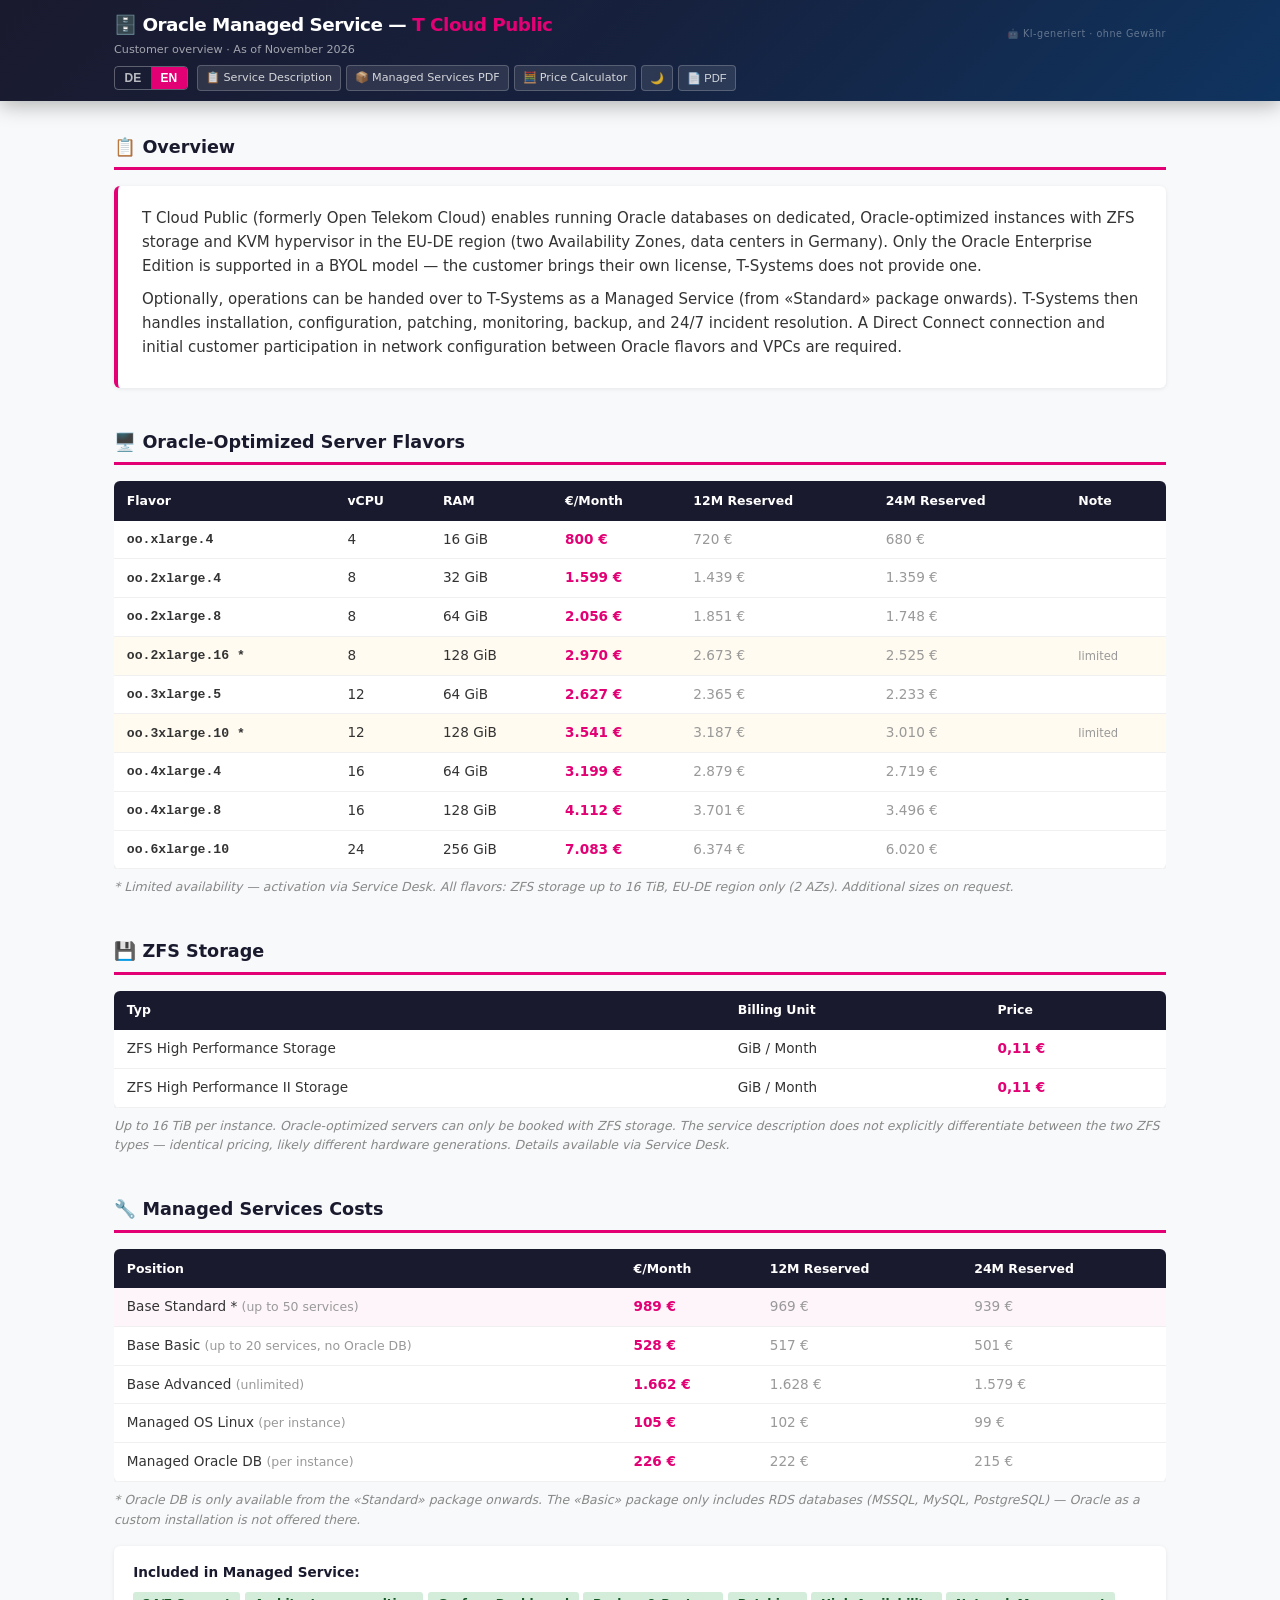
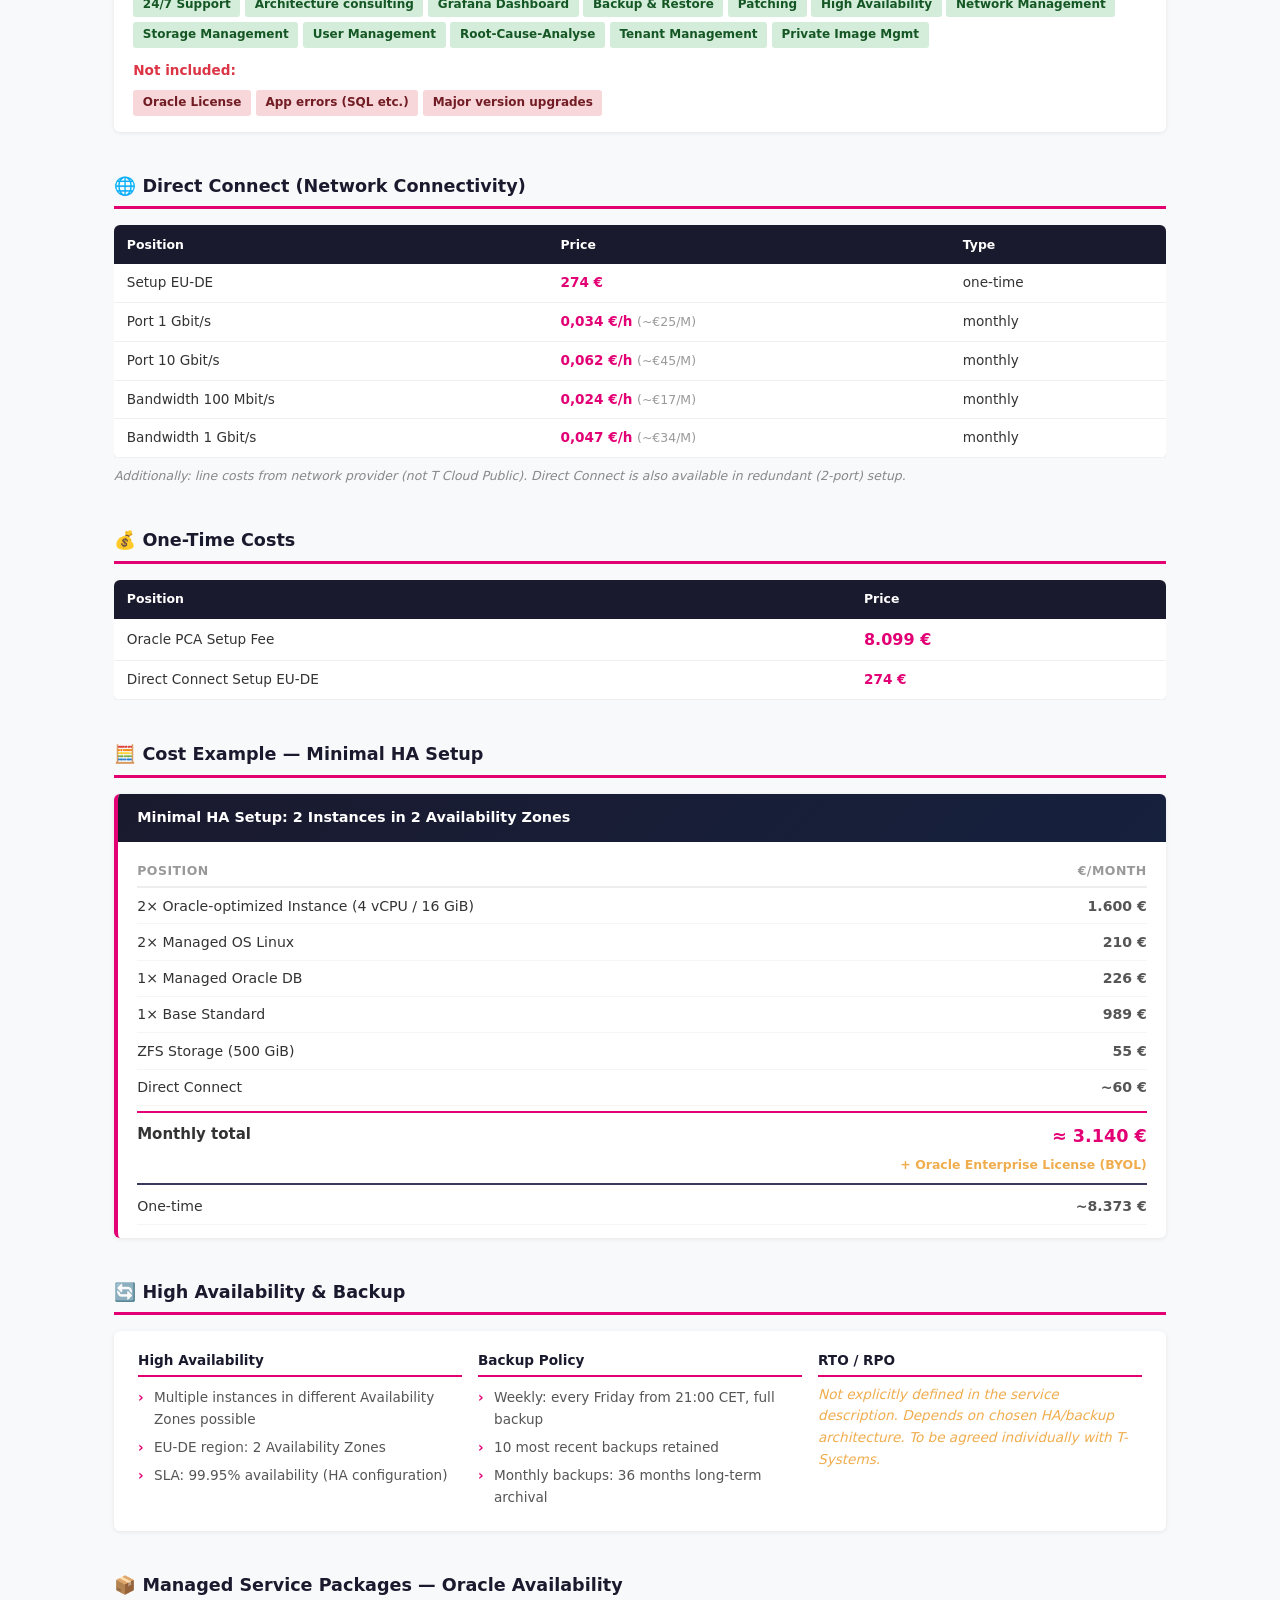
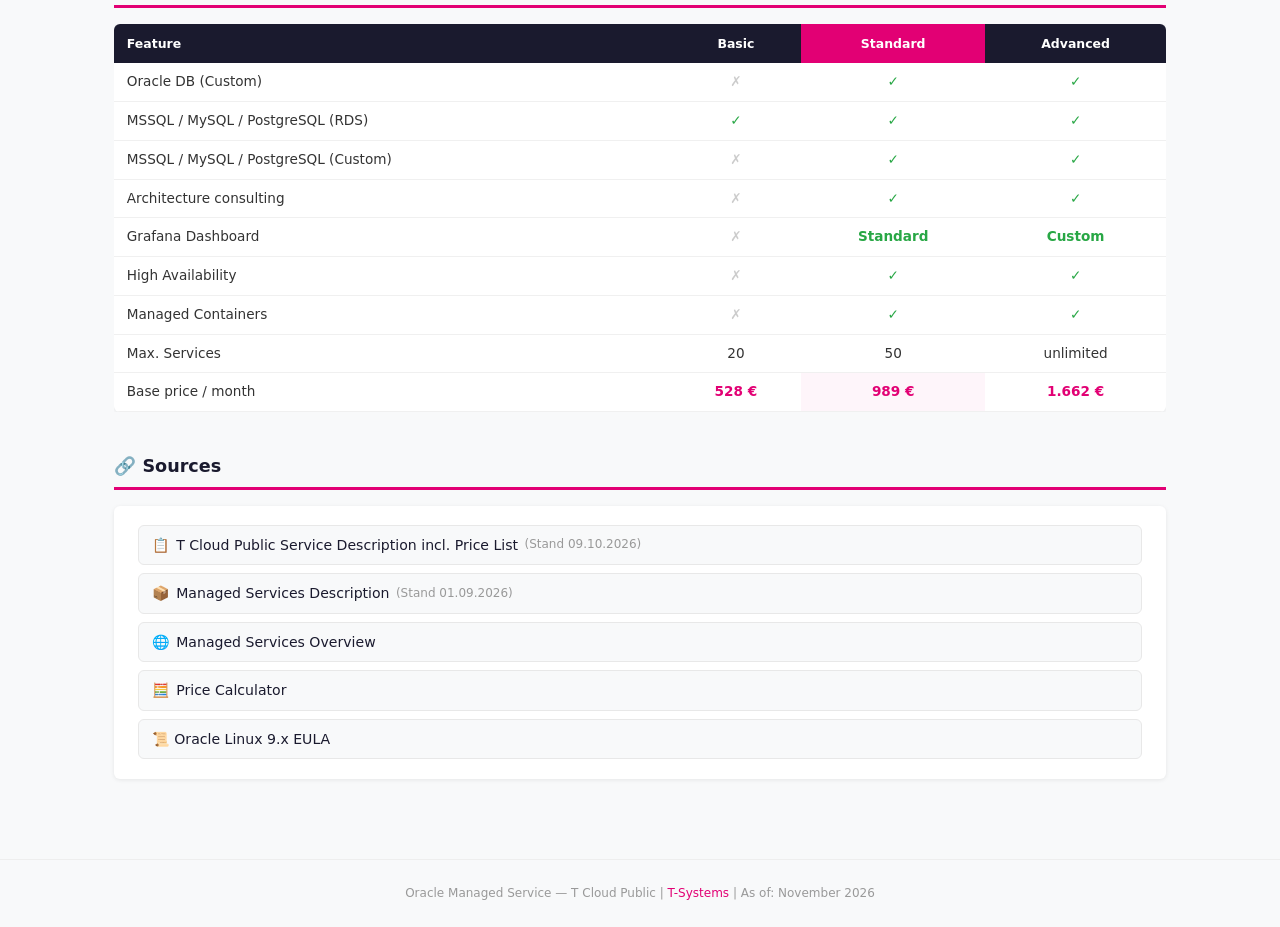
==== oracle-managed/index.html @ fc3654df "Rebrand to T Cloud Public and refresh service comparison - Rename OTC/Open Telekom Cloud to T Cloud " ====
<!DOCTYPE html>
<html lang="de">
<head>
<meta charset="UTF-8">
<meta name="viewport" content="width=device-width, initial-scale=1.0">
<title>Oracle Managed Service — T Cloud Public</title>
<link rel="stylesheet" href="../css/vars.css">
<link rel="stylesheet" href="style.css">
<script>
// Apply dark mode BEFORE paint to prevent flash
// localStorage only stores manual overrides; system default always wins unless user toggled
(function() {
  var prefersDark = window.matchMedia('(prefers-color-scheme: dark)').matches;
  if (prefersDark) {
    document.documentElement.classList.add('dark');
  }
})();
</script>
</head>
<body>

<div class="header"><div class="container"><div class="header-row">
<div class="header-left"><h1>🗄️ Oracle Managed Service — <span>T Cloud Public</span></h1><div class="sub" id="subtitle">Übersicht für Kunden · Stand November 2026</div></div>
<div class="header-center"><span class="ai-hint">🤖 KI-generiert · ohne Gewähr</span></div>
<div class="header-right">
<div class="lang-toggle"><button class="lang-btn active" onclick="setLang('de')">DE</button><button class="lang-btn" onclick="setLang('en')">EN</button></div>
<div class="header-actions">
<a class="h-btn" href="https://www.t-cloud-public.com/_Resources/Persistent/5/b/4/9/5b49ccec9ceef6d52f461deff50098200b81665f/t-cloud-public-servicedescription.pdf" target="_blank">📋 <span class="h-btn-label" data-de="Leistungsbeschreibung" data-en="Service Description">Leistungsbeschreibung</span></a>
<a class="h-btn" href="https://www.t-cloud-public.com/_Resources/Persistent/e/9/f/6/e9f6d8d403779478ae843fee6fdec5c77738ef8b/managed-services-ueberblick.pdf" target="_blank">📦 <span class="h-btn-label" data-de="Managed Services PDF" data-en="Managed Services PDF">Managed Services PDF</span></a>
<a class="h-btn" href="https://www.t-cloud-public.com/de/preise/preisrechner" target="_blank">🧮 <span class="h-btn-label" data-de="Preisrechner" data-en="Price Calculator">Preisrechner</span></a>
<button class="h-btn" onclick="toggleDark()" id="btnDark">🌙</button>
<button class="h-btn" onclick="exportPDF()">📄 <span class="h-btn-label">PDF</span></button>
</div>
</div></div></div></div>

<div class="container main">

<!-- SECTION: Overview -->
<section class="section" id="overview">
<h2 class="section-title"><span class="sec-icon">📋</span> <span data-de="Überblick" data-en="Overview">Überblick</span></h2>
<div class="info-card highlight">
<p data-de="Die T Cloud Public (ehemals Open Telekom Cloud) ermöglicht den Betrieb von Oracle-Datenbanken auf dedizierten, Oracle-optimierten Instanzen mit ZFS-Storage und KVM-Hypervisor in der Region EU-DE (zwei Availability Zones, Rechenzentren in Deutschland). Unterstützt wird ausschließlich die Oracle Enterprise Edition im BYOL-Modell — der Kunde bringt seine eigene Lizenz mit, T-Systems stellt keine bereit." data-en="T Cloud Public (formerly Open Telekom Cloud) enables running Oracle databases on dedicated, Oracle-optimized instances with ZFS storage and KVM hypervisor in the EU-DE region (two Availability Zones, data centers in Germany). Only the Oracle Enterprise Edition is supported in a BYOL model — the customer brings their own license, T-Systems does not provide one.">Die T Cloud Public (ehemals Open Telekom Cloud) ermöglicht den Betrieb von Oracle-Datenbanken auf dedizierten, Oracle-optimierten Instanzen mit ZFS-Storage und KVM-Hypervisor in der Region EU-DE (zwei Availability Zones, Rechenzentren in Deutschland). Unterstützt wird ausschließlich die Oracle Enterprise Edition im BYOL-Modell — der Kunde bringt seine eigene Lizenz mit, T-Systems stellt keine bereit.</p>
<p data-de="Optional kann der Betrieb als Managed Service an T-Systems übergeben werden (ab Paket «Standard»). Dabei übernimmt T-Systems Installation, Konfiguration, Patching, Monitoring, Backup und 24/7-Entstörung. Voraussetzung ist eine Direct-Connect-Anbindung sowie eine initiale Mitwirkung des Kunden bei der Netzwerk-Konfiguration zwischen Oracle-Flavors und VPCs." data-en="Optionally, operations can be handed over to T-Systems as a Managed Service (from «Standard» package onwards). T-Systems then handles installation, configuration, patching, monitoring, backup, and 24/7 incident resolution. A Direct Connect connection and initial customer participation in network configuration between Oracle flavors and VPCs are required.">Optional kann der Betrieb als Managed Service an T-Systems übergeben werden (ab Paket «Standard»). Dabei übernimmt T-Systems Installation, Konfiguration, Patching, Monitoring, Backup und 24/7-Entstörung. Voraussetzung ist eine Direct-Connect-Anbindung sowie eine initiale Mitwirkung des Kunden bei der Netzwerk-Konfiguration zwischen Oracle-Flavors und VPCs.</p>
</div>
</section>

<!-- SECTION: Flavors -->
<section class="section" id="flavors">
<h2 class="section-title"><span class="sec-icon">🖥️</span> <span data-de="Oracle-optimized Server Flavors" data-en="Oracle-Optimized Server Flavors">Oracle-optimized Server Flavors</span></h2>
<div class="table-wrap">
<table class="price-table">
<thead>
<tr>
<th>Flavor</th>
<th>vCPU</th>
<th>RAM</th>
<th data-de="€/Monat" data-en="€/Month">€/Monat</th>
<th data-de="12M Reserved" data-en="12M Reserved">12M Reserved</th>
<th data-de="24M Reserved" data-en="24M Reserved">24M Reserved</th>
<th data-de="Hinweis" data-en="Note">Hinweis</th>
</tr>
</thead>
<tbody>
<tr><td class="mono">oo.xlarge.4</td><td>4</td><td>16 GiB</td><td class="price">800 €</td><td class="price dim">720 €</td><td class="price dim">680 €</td><td></td></tr>
<tr><td class="mono">oo.2xlarge.4</td><td>8</td><td>32 GiB</td><td class="price">1.599 €</td><td class="price dim">1.439 €</td><td class="price dim">1.359 €</td><td></td></tr>
<tr><td class="mono">oo.2xlarge.8</td><td>8</td><td>64 GiB</td><td class="price">2.056 €</td><td class="price dim">1.851 €</td><td class="price dim">1.748 €</td><td></td></tr>
<tr class="limited"><td class="mono">oo.2xlarge.16 *</td><td>8</td><td>128 GiB</td><td class="price">2.970 €</td><td class="price dim">2.673 €</td><td class="price dim">2.525 €</td><td class="note-cell" data-de="begrenzt" data-en="limited">begrenzt</td></tr>
<tr><td class="mono">oo.3xlarge.5</td><td>12</td><td>64 GiB</td><td class="price">2.627 €</td><td class="price dim">2.365 €</td><td class="price dim">2.233 €</td><td></td></tr>
<tr class="limited"><td class="mono">oo.3xlarge.10 *</td><td>12</td><td>128 GiB</td><td class="price">3.541 €</td><td class="price dim">3.187 €</td><td class="price dim">3.010 €</td><td class="note-cell" data-de="begrenzt" data-en="limited">begrenzt</td></tr>
<tr><td class="mono">oo.4xlarge.4</td><td>16</td><td>64 GiB</td><td class="price">3.199 €</td><td class="price dim">2.879 €</td><td class="price dim">2.719 €</td><td></td></tr>
<tr><td class="mono">oo.4xlarge.8</td><td>16</td><td>128 GiB</td><td class="price">4.112 €</td><td class="price dim">3.701 €</td><td class="price dim">3.496 €</td><td></td></tr>
<tr><td class="mono">oo.6xlarge.10</td><td>24</td><td>256 GiB</td><td class="price">7.083 €</td><td class="price dim">6.374 €</td><td class="price dim">6.020 €</td><td></td></tr>
</tbody>
</table>
</div>
<p class="table-note" data-de="* Begrenzte Verfügbarkeit — Freischaltung über Service Desk. Alle Flavors: ZFS-Storage bis 16 TiB, nur in Region EU-DE (2 AZs). Weitere Größen auf Anfrage." data-en="* Limited availability — activation via Service Desk. All flavors: ZFS storage up to 16 TiB, EU-DE region only (2 AZs). Additional sizes on request.">* Begrenzte Verfügbarkeit — Freischaltung über Service Desk. Alle Flavors: ZFS-Storage bis 16 TiB, nur in Region EU-DE (2 AZs). Weitere Größen auf Anfrage.</p>
</section>

<!-- SECTION: Storage -->
<section class="section" id="storage">
<h2 class="section-title"><span class="sec-icon">💾</span> <span data-de="ZFS Storage" data-en="ZFS Storage">ZFS Storage</span></h2>
<div class="table-wrap">
<table class="price-table">
<thead><tr><th>Typ</th><th data-de="Abrechnungseinheit" data-en="Billing Unit">Einheit</th><th data-de="Preis" data-en="Price">Preis</th></tr></thead>
<tbody>
<tr><td>ZFS High Performance Storage</td><td>GiB / <span data-de="Monat" data-en="Month">Monat</span></td><td class="price">0,11 €</td></tr>
<tr><td>ZFS High Performance II Storage</td><td>GiB / <span data-de="Monat" data-en="Month">Monat</span></td><td class="price">0,11 €</td></tr>
</tbody>
</table>
</div>
<p class="table-note" data-de="Bis zu 16 TiB pro Instanz. Oracle-optimized Servers sind nur in Verbindung mit ZFS-Storage buchbar. Die Leistungsbeschreibung differenziert nicht explizit zwischen den beiden ZFS-Typen — identischer Preis, vermutlich unterschiedliche Hardware-Generationen. Details über den Service Desk erfragen." data-en="Up to 16 TiB per instance. Oracle-optimized servers can only be booked with ZFS storage. The service description does not explicitly differentiate between the two ZFS types — identical pricing, likely different hardware generations. Details available via Service Desk.">Bis zu 16 TiB pro Instanz. Oracle-optimized Servers sind nur in Verbindung mit ZFS-Storage buchbar. Die Leistungsbeschreibung differenziert nicht explizit zwischen den beiden ZFS-Typen — identischer Preis, vermutlich unterschiedliche Hardware-Generationen. Details über den Service Desk erfragen.</p>
</section>

<!-- SECTION: Managed Services -->
<section class="section" id="managed">
<h2 class="section-title"><span class="sec-icon">🔧</span> <span data-de="Managed Services Kosten" data-en="Managed Services Costs">Managed Services Kosten</span></h2>
<div class="table-wrap">
<table class="price-table">
<thead><tr><th>Position</th><th data-de="€/Monat" data-en="€/Month">€/Monat</th><th data-de="12M Reserved" data-en="12M Reserved">12M Reserved</th><th data-de="24M Reserved" data-en="24M Reserved">24M Reserved</th></tr></thead>
<tbody>
<tr class="row-highlight"><td>Base Standard * <span class="sub-info" data-de="(bis 50 Services)" data-en="(up to 50 services)">(bis 50 Services)</span></td><td class="price">989 €</td><td class="price dim">969 €</td><td class="price dim">939 €</td></tr>
<tr><td>Base Basic <span class="sub-info" data-de="(bis 20 Services, kein Oracle DB)" data-en="(up to 20 services, no Oracle DB)">(bis 20 Services, kein Oracle DB)</span></td><td class="price">528 €</td><td class="price dim">517 €</td><td class="price dim">501 €</td></tr>
<tr><td>Base Advanced <span class="sub-info" data-de="(unbegrenzt)" data-en="(unlimited)">(unbegrenzt)</span></td><td class="price">1.662 €</td><td class="price dim">1.628 €</td><td class="price dim">1.579 €</td></tr>
<tr><td>Managed OS Linux <span class="sub-info" data-de="(pro Instanz)" data-en="(per instance)">(pro Instanz)</span></td><td class="price">105 €</td><td class="price dim">102 €</td><td class="price dim">99 €</td></tr>
<tr><td>Managed Oracle DB <span class="sub-info" data-de="(pro Instanz)" data-en="(per instance)">(pro Instanz)</span></td><td class="price">226 €</td><td class="price dim">222 €</td><td class="price dim">215 €</td></tr>
</tbody>
</table>
</div>
<p class="table-note" data-de="* Oracle DB ist erst ab dem Paket «Standard» verfügbar. Das Paket «Basic» enthält nur RDS-Datenbanken (MSSQL, MySQL, PostgreSQL) — Oracle als Custom-Installation wird dort nicht angeboten." data-en="* Oracle DB is only available from the «Standard» package onwards. The «Basic» package only includes RDS databases (MSSQL, MySQL, PostgreSQL) — Oracle as a custom installation is not offered there.">* Oracle DB ist erst ab dem Paket «Standard» verfügbar. Das Paket «Basic» enthält nur RDS-Datenbanken (MSSQL, MySQL, PostgreSQL) — Oracle als Custom-Installation wird dort nicht angeboten.</p>
<div class="includes-box">
<h4 data-de="Im Managed Service enthalten:" data-en="Included in Managed Service:">Im Managed Service enthalten:</h4>
<div class="tag-grid">
<span class="inc-tag">24/7 Support</span>
<span class="inc-tag" data-de="Architektur-Beratung" data-en="Architecture consulting">Architektur-Beratung</span>
<span class="inc-tag">Grafana Dashboard</span>
<span class="inc-tag">Backup & Restore</span>
<span class="inc-tag">Patching</span>
<span class="inc-tag" data-de="Hochverfügbarkeit" data-en="High Availability">Hochverfügbarkeit</span>
<span class="inc-tag" data-de="Netzwerk-Management" data-en="Network Management">Netzwerk-Management</span>
<span class="inc-tag" data-de="Speicher-Management" data-en="Storage Management">Speicher-Management</span>
<span class="inc-tag" data-de="User-Management" data-en="User Management">User-Management</span>
<span class="inc-tag">Root-Cause-Analyse</span>
<span class="inc-tag" data-de="Tenant-Management" data-en="Tenant Management">Tenant-Management</span>
<span class="inc-tag" data-de="Private Image Mgmt" data-en="Private Image Mgmt">Private Image Mgmt</span>
</div>
<h4 class="not-included" data-de="Nicht enthalten:" data-en="Not included:">Nicht enthalten:</h4>
<div class="tag-grid">
<span class="exc-tag" data-de="Oracle-Lizenz" data-en="Oracle License">Oracle-Lizenz</span>
<span class="exc-tag" data-de="App-Fehler (SQL etc.)" data-en="App errors (SQL etc.)">App-Fehler (SQL etc.)</span>
<span class="exc-tag" data-de="Major-Version-Upgrades" data-en="Major version upgrades">Major-Version-Upgrades</span>
</div>
</div>
</section>

<!-- SECTION: Direct Connect -->
<section class="section" id="network">
<h2 class="section-title"><span class="sec-icon">🌐</span> <span data-de="Direct Connect (Netzwerkanbindung)" data-en="Direct Connect (Network Connectivity)">Direct Connect (Netzwerkanbindung)</span></h2>
<div class="table-wrap">
<table class="price-table">
<thead><tr><th>Position</th><th data-de="Preis" data-en="Price">Preis</th><th data-de="Typ" data-en="Type">Typ</th></tr></thead>
<tbody>
<tr><td>Setup EU-DE</td><td class="price">274 €</td><td data-de="einmalig" data-en="one-time">einmalig</td></tr>
<tr><td>Port 1 Gbit/s</td><td class="price">0,034 €/h <span class="approx" data-de="(~25 €/M)" data-en="(~€25/M)">(~25 €/M)</span></td><td data-de="monatlich" data-en="monthly">monatlich</td></tr>
<tr><td>Port 10 Gbit/s</td><td class="price">0,062 €/h <span class="approx" data-de="(~45 €/M)" data-en="(~€45/M)">(~45 €/M)</span></td><td data-de="monatlich" data-en="monthly">monatlich</td></tr>
<tr><td>Bandwidth 100 Mbit/s</td><td class="price">0,024 €/h <span class="approx" data-de="(~17 €/M)" data-en="(~€17/M)">(~17 €/M)</span></td><td data-de="monatlich" data-en="monthly">monatlich</td></tr>
<tr><td>Bandwidth 1 Gbit/s</td><td class="price">0,047 €/h <span class="approx" data-de="(~34 €/M)" data-en="(~€34/M)">(~34 €/M)</span></td><td data-de="monatlich" data-en="monthly">monatlich</td></tr>
</tbody>
</table>
</div>
<p class="table-note" data-de="Zusätzlich: Leitungskosten vom Netzwerk-Provider (nicht T Cloud Public). Direct Connect ist auch redundant (2-Port) verfügbar." data-en="Additionally: line costs from network provider (not T Cloud Public). Direct Connect is also available in redundant (2-port) setup.">Zusätzlich: Leitungskosten vom Netzwerk-Provider (nicht T Cloud Public). Direct Connect ist auch redundant (2-Port) verfügbar.</p>
</section>

<!-- SECTION: One-time costs -->
<section class="section" id="onetime">
<h2 class="section-title"><span class="sec-icon">💰</span> <span data-de="Einmalige Kosten" data-en="One-Time Costs">Einmalige Kosten</span></h2>
<div class="table-wrap">
<table class="price-table">
<thead><tr><th>Position</th><th data-de="Preis" data-en="Price">Preis</th></tr></thead>
<tbody>
<tr><td>Oracle PCA Setup Fee</td><td class="price bold">8.099 €</td></tr>
<tr><td>Direct Connect Setup EU-DE</td><td class="price">274 €</td></tr>
</tbody>
</table>
</div>
</section>

<!-- SECTION: Example -->
<section class="section" id="example">
<h2 class="section-title"><span class="sec-icon">🧮</span> <span data-de="Rechenbeispiel — Minimal HA-Setup" data-en="Cost Example — Minimal HA Setup">Rechenbeispiel — Minimal HA-Setup</span></h2>
<div class="calc-card">
<div class="calc-header" data-de="Minimal HA-Setup: 2 Instanzen in 2 Availability Zones" data-en="Minimal HA Setup: 2 Instances in 2 Availability Zones">Minimal HA-Setup: 2 Instanzen in 2 Availability Zones</div>
<div class="calc-rows">
<div class="calc-row calc-row-header"><span>Position</span><span data-de="€/Monat" data-en="€/Month">€/Monat</span></div>
<div class="calc-row"><span data-de="2× Oracle-optimized Instance (4 vCPU / 16 GiB)" data-en="2× Oracle-optimized Instance (4 vCPU / 16 GiB)">2× Oracle-optimized Instance (4 vCPU / 16 GiB)</span><span class="calc-price">1.600 €</span></div>
<div class="calc-row"><span>2× Managed OS Linux</span><span class="calc-price">210 €</span></div>
<div class="calc-row"><span>1× Managed Oracle DB</span><span class="calc-price">226 €</span></div>
<div class="calc-row"><span>1× Base Standard</span><span class="calc-price">989 €</span></div>
<div class="calc-row"><span>ZFS Storage (500 GiB)</span><span class="calc-price">55 €</span></div>
<div class="calc-row"><span>Direct Connect</span><span class="calc-price">~60 €</span></div>
<div class="calc-total"><span data-de="Monatlich gesamt" data-en="Monthly total">Monatlich gesamt</span><span class="calc-price total">≈ 3.140 €</span></div>
<div class="calc-note" data-de="+ Oracle Enterprise Lizenz (BYOL)" data-en="+ Oracle Enterprise License (BYOL)">+ Oracle Enterprise Lizenz (BYOL)</div>
<div class="calc-row onetime"><span data-de="Einmalig" data-en="One-time">Einmalig</span><span class="calc-price">~8.373 €</span></div>
</div>
</div>
</section>

<!-- SECTION: HA & Backup -->
<section class="section" id="ha">
<h2 class="section-title"><span class="sec-icon">🔄</span> <span data-de="Hochverfügbarkeit & Backup" data-en="High Availability & Backup">Hochverfügbarkeit & Backup</span></h2>
<div class="info-card">
<div class="ha-grid">
<div class="ha-item">
<h4 data-de="Hochverfügbarkeit" data-en="High Availability">Hochverfügbarkeit</h4>
<ul>
<li data-de="Mehrere Instanzen in verschiedenen Availability Zones möglich" data-en="Multiple instances in different Availability Zones possible">Mehrere Instanzen in verschiedenen Availability Zones möglich</li>
<li data-de="Region EU-DE: 2 Availability Zones" data-en="EU-DE region: 2 Availability Zones">Region EU-DE: 2 Availability Zones</li>
<li data-de="SLA: 99,95 % Verfügbarkeit (HA-Konfiguration)" data-en="SLA: 99.95% availability (HA configuration)">SLA: 99,95 % Verfügbarkeit (HA-Konfiguration)</li>
</ul>
</div>
<div class="ha-item">
<h4 data-de="Backup-Policy" data-en="Backup Policy">Backup-Policy</h4>
<ul>
<li data-de="Wöchentlich: jeden Freitag ab 21:00 CET, vollständiges Backup" data-en="Weekly: every Friday from 21:00 CET, full backup">Wöchentlich: jeden Freitag ab 21:00 CET, vollständiges Backup</li>
<li data-de="10 letzte Sicherungen aufbewahrt" data-en="10 most recent backups retained">10 letzte Sicherungen aufbewahrt</li>
<li data-de="Monatliche Backups: 36 Monate Langzeitarchivierung" data-en="Monthly backups: 36 months long-term archival">Monatliche Backups: 36 Monate Langzeitarchivierung</li>
</ul>
</div>
<div class="ha-item">
<h4>RTO / RPO</h4>
<p class="ha-note" data-de="Nicht explizit in der Leistungsbeschreibung definiert. Abhängig von gewählter HA-/Backup-Architektur. Individuell mit T-Systems zu vereinbaren." data-en="Not explicitly defined in the service description. Depends on chosen HA/backup architecture. To be agreed individually with T-Systems.">Nicht explizit in der Leistungsbeschreibung definiert. Abhängig von gewählter HA-/Backup-Architektur. Individuell mit T-Systems zu vereinbaren.</p>
</div>
</div>
</div>
</section>

<!-- SECTION: Packages comparison -->
<section class="section" id="packages">
<h2 class="section-title"><span class="sec-icon">📦</span> <span data-de="Managed Service Pakete — Oracle-Verfügbarkeit" data-en="Managed Service Packages — Oracle Availability">Managed Service Pakete — Oracle-Verfügbarkeit</span></h2>
<div class="table-wrap">
<table class="price-table pkg-table">
<thead><tr><th data-de="Feature" data-en="Feature">Feature</th><th>Basic</th><th class="pkg-highlight">Standard</th><th>Advanced</th></tr></thead>
<tbody>
<tr><td data-de="Oracle DB (Custom)" data-en="Oracle DB (Custom)">Oracle DB (Custom)</td><td class="no">✗</td><td class="yes">✓</td><td class="yes">✓</td></tr>
<tr><td>MSSQL / MySQL / PostgreSQL (RDS)</td><td class="yes">✓</td><td class="yes">✓</td><td class="yes">✓</td></tr>
<tr><td>MSSQL / MySQL / PostgreSQL (Custom)</td><td class="no">✗</td><td class="yes">✓</td><td class="yes">✓</td></tr>
<tr><td data-de="Architektur-Beratung" data-en="Architecture consulting">Architektur-Beratung</td><td class="no">✗</td><td class="yes">✓</td><td class="yes">✓</td></tr>
<tr><td>Grafana Dashboard</td><td class="no">✗</td><td class="yes">Standard</td><td class="yes" data-de="Individuell" data-en="Custom">Individuell</td></tr>
<tr><td data-de="Hochverfügbarkeit" data-en="High Availability">Hochverfügbarkeit</td><td class="no">✗</td><td class="yes">✓</td><td class="yes">✓</td></tr>
<tr><td>Managed Containers</td><td class="no">✗</td><td class="yes">✓</td><td class="yes">✓</td></tr>
<tr><td data-de="Max. Services" data-en="Max. Services">Max. Services</td><td>20</td><td>50</td><td data-de="unbegrenzt" data-en="unlimited">unbegrenzt</td></tr>
<tr><td data-de="Basispreis / Monat" data-en="Base price / month">Basispreis / Monat</td><td class="price">528 €</td><td class="price pkg-highlight">989 €</td><td class="price">1.662 €</td></tr>
</tbody>
</table>
</div>
</section>

<!-- SECTION: Sources -->
<section class="section" id="sources">
<h2 class="section-title"><span class="sec-icon">🔗</span> <span data-de="Quellen" data-en="Sources">Quellen</span></h2>
<div class="info-card">
<div class="source-list">
<a href="https://www.t-cloud-public.com/_Resources/Persistent/5/b/4/9/5b49ccec9ceef6d52f461deff50098200b81665f/t-cloud-public-servicedescription.pdf" target="_blank" class="source-link">📋 <span data-de="T Cloud Public Leistungsbeschreibung inkl. Preisliste" data-en="T Cloud Public Service Description incl. Price List">T Cloud Public Leistungsbeschreibung inkl. Preisliste</span> <span class="src-date">(Stand 09.10.2026)</span></a>
<a href="https://www.t-cloud-public.com/_Resources/Persistent/e/9/f/6/e9f6d8d403779478ae843fee6fdec5c77738ef8b/managed-services-ueberblick.pdf" target="_blank" class="source-link">📦 <span data-de="Managed Services Leistungsbeschreibung" data-en="Managed Services Description">Managed Services Leistungsbeschreibung</span> <span class="src-date">(Stand 01.09.2026)</span></a>
<a href="https://www.t-cloud-public.com/de/produkte-services/managed-services" target="_blank" class="source-link">🌐 <span data-de="Managed Services Übersicht" data-en="Managed Services Overview">Managed Services Übersicht</span></a>
<a href="https://www.t-cloud-public.com/de/preise/preisrechner" target="_blank" class="source-link">🧮 <span data-de="Preisrechner" data-en="Price Calculator">Preisrechner</span></a>
<a href="https://oss.oracle.com/ol9/EULA" target="_blank" class="source-link">📜 Oracle Linux 9.x EULA</a>
</div>
</div>
</section>

</div><!-- /container -->

<div class="footer">Oracle Managed Service — T Cloud Public | <a href="https://www.t-cloud-public.com" target="_blank">T-Systems</a> | <span data-de="Stand: November 2026" data-en="As of: November 2026">Stand: November 2026</span></div>

<script>
let lang = 'de';

function setLang(l) {
  lang = l;
  document.querySelectorAll('.lang-btn').forEach(b => b.classList.toggle('active', b.textContent.trim() === l.toUpperCase()));
  document.documentElement.lang = l;
  document.querySelectorAll('[data-' + l + ']').forEach(el => {
    const val = el.getAttribute('data-' + l);
    if (val) el.textContent = val;
  });
  document.getElementById('subtitle').textContent = l === 'de'
    ? 'Übersicht für Kunden · Stand November 2026'
    : 'Customer overview · As of November 2026';
}

function exportPDF() {
  // Temporarily force light mode for print
  const wasDark = document.body.classList.contains('dark');
  if (wasDark) {
    document.body.classList.remove('dark');
    document.documentElement.classList.remove('dark');
  }
  window.print();
  if (wasDark) {
    document.body.classList.add('dark');
    document.documentElement.classList.add('dark');
  }
}

function toggleDark() {
  const isDark = !document.body.classList.contains('dark');
  document.body.classList.toggle('dark', isDark);
  document.documentElement.classList.toggle('dark', isDark);
  document.getElementById('btnDark').textContent = isDark ? '☀️' : '🌙';
}

// Init: sync body class with <html> (set early in <head>), update button, set default lang
(function() {
  const isDark = document.documentElement.classList.contains('dark');
  if (isDark) {
    document.body.classList.add('dark');
    document.getElementById('btnDark').textContent = '☀️';
  }
  var browserLang = (navigator.language || navigator.userLanguage || 'de').substring(0, 2);
  setLang(browserLang === 'en' ? 'en' : 'de');
  // Live-sync with system theme changes
  window.matchMedia('(prefers-color-scheme: dark)').addEventListener('change', e => {
    document.documentElement.classList.toggle('dark', e.matches);
    document.body.classList.toggle('dark', e.matches);
    document.getElementById('btnDark').textContent = e.matches ? '☀️' : '🌙';
  });
})();
</script>
</body>
</html>
---- css/vars.css ----
/* ===================================================
   CSS Custom Properties (Design Tokens)
   =================================================== */
:root {
  /* Brand */
  --magenta: #E20074;
  --magenta-light: #ff4da6;
  --dark-bg: #1a1a2e;
  --dark-bg-alt: #16213e;
  --dark-border: #3a3a5e;

  /* Effort levels */
  --easy: #28a745;
  --easy-bg: #d4edda;
  --easy-bg-strong: #c3e6cb;
  --easy-dark: #155724;
  --easy-dark-text: #6fdc8c;
  --easy-dark-bg: #0d3318;

  --medium: #f0ad4e;
  --medium-bg: #fff3cd;
  --medium-bg-strong: #ffe8a1;
  --medium-dark: #856404;
  --medium-dark-text: #ffd666;
  --medium-dark-bg: #3d2e00;

  --hard: #dc3545;
  --hard-bg: #f8d7da;
  --hard-bg-strong: #f5c6cb;
  --hard-dark: #721c24;
  --hard-dark-text: #ff8080;
  --hard-dark-bg: #3d0d13;

  /* Scope */

  /* Typography */
  --font: system-ui, -apple-system, sans-serif;
  --mono: 'Courier New', monospace;

  /* Layout */
  --max-width: 1600px;
  --grid-max: 1000px;
  --radius: 6px;
  --radius-pill: 20px;

  /* Transitions (cards only) */
  --card-transition: all .2s;
  --expand-transition: max-height .35s ease;
}
---- oracle-managed/style.css ----
/* ===================================================
   Oracle Managed Service — Standalone Styles
   Uses vars.css tokens from parent AWS-vs-T-Cloud-Public
   =================================================== */

/* Base Reset & Typography */
* { margin: 0; padding: 0; box-sizing: border-box; }

body {
  font-family: var(--font);
  background: #f8f9fa;
  color: #333;
  line-height: 1.6;
  font-size: 15px;
}

/* ===================================================
   Header (matches AWS-vs-T-Cloud-Public)
   =================================================== */
.header {
  background: linear-gradient(135deg, var(--dark-bg) 0%, var(--dark-bg-alt) 50%, #0f3460 100%);
  padding: .6rem 0;
  position: sticky;
  top: 0;
  z-index: 100;
  box-shadow: 0 4px 20px rgba(0,0,0,.3);
}

.container { max-width: 1100px; margin: 0 auto; padding: 0 1.5rem; }
.container.main { padding-top: 1.5rem; padding-bottom: 2rem; }

.header-row { display: flex; align-items: center; justify-content: space-between; flex-wrap: wrap; gap: .4rem; }
.header-left h1 { color: #fff; font-size: 1.15rem; font-weight: 700; letter-spacing: -.5px; }
.header-left h1 span { color: var(--magenta); }
.header-left .sub { color: rgba(255,255,255,.6); font-size: .7rem; margin-top: .1rem; }
.header-right { display: flex; align-items: center; gap: .6rem; }
.header-center { display: flex; align-items: center; justify-content: center; }
.ai-hint { font-size: .6rem; color: rgba(255,255,255,.35); letter-spacing: .5px; }

.lang-toggle { display: flex; border-radius: 4px; overflow: hidden; border: 1px solid rgba(255,255,255,.3); }
.lang-btn { padding: .25rem .6rem; background: transparent; color: rgba(255,255,255,.7); border: none; cursor: pointer; font-weight: 600; font-size: .75rem; }
.lang-btn.active { background: var(--magenta); color: #fff; }

.header-actions { display: flex; gap: .3rem; flex-wrap: wrap; }
.h-btn { padding: .2rem .5rem; background: rgba(255,255,255,.1); color: rgba(255,255,255,.8); border: 1px solid rgba(255,255,255,.2); border-radius: 4px; cursor: pointer; font-size: .7rem; font-weight: 500; text-decoration: none; display: inline-flex; align-items: center; gap: .2rem; }
.h-btn:hover { background: rgba(255,255,255,.2); }

/* ===================================================
   Sections
   =================================================== */
.section { margin-bottom: 2rem; }

.section-title {
  font-size: 1.1rem;
  font-weight: 700;
  color: var(--dark-bg);
  padding: .5rem 0 .4rem;
  border-bottom: 3px solid var(--magenta);
  margin-bottom: 1rem;
  display: flex;
  align-items: center;
  gap: .4rem;
}
.sec-icon { font-size: 1.1rem; }

/* ===================================================
   Info Cards
   =================================================== */
.info-card {
  background: #fff;
  border-radius: var(--radius);
  padding: 1.2rem 1.5rem;
  box-shadow: 0 1px 4px rgba(0,0,0,.08);
}
.info-card.highlight {
  border-left: 4px solid var(--magenta);
}
.info-card p { margin-bottom: .6rem; }

/* Two-column boxes */
.two-col { display: grid; grid-template-columns: 1fr 1fr; gap: 1rem; margin: 1rem 0; }
.col-box {
  background: #f8f9fa;
  border-radius: var(--radius);
  padding: 1rem 1.2rem;
  border: 1px solid #e8e8e8;
  position: relative;
}
.col-label {
  position: absolute;
  top: -.6rem;
  left: .8rem;
  background: var(--magenta);
  color: #fff;
  width: 1.5rem;
  height: 1.5rem;
  border-radius: 50%;
  display: flex;
  align-items: center;
  justify-content: center;
  font-weight: 700;
  font-size: .75rem;
}
.col-box h3 { font-size: .95rem; margin-bottom: .2rem; color: var(--dark-bg); }
.col-type {
  display: inline-block;
  padding: .1rem .5rem;
  border-radius: 3px;
  font-size: .7rem;
  font-weight: 600;
  background: #fce4f0;
  color: var(--magenta);
  margin-bottom: .4rem;
}
.col-box p:last-child { font-size: .85rem; color: #555; margin-bottom: 0; }
.recommend { font-weight: 600; color: var(--magenta); font-size: .9rem; margin-top: .5rem; }

/* Req list */
.req-list { list-style: none; }
.req-list li {
  padding: .6rem .8rem;
  border-left: 3px solid var(--medium);
  margin-bottom: .5rem;
  background: var(--medium-bg);
  border-radius: 0 var(--radius) var(--radius) 0;
  font-size: .9rem;
}

/* ===================================================
   Tables
   =================================================== */
.table-wrap { overflow-x: auto; margin-bottom: .5rem; }

.price-table {
  width: 100%;
  border-collapse: collapse;
  font-size: .85rem;
  background: #fff;
  border-radius: var(--radius);
  overflow: hidden;
  box-shadow: 0 1px 4px rgba(0,0,0,.08);
}
.price-table th {
  background: var(--dark-bg);
  color: #fff;
  padding: .6rem .8rem;
  text-align: left;
  font-weight: 600;
  font-size: .78rem;
  white-space: nowrap;
}
.price-table td {
  padding: .5rem .8rem;
  border-bottom: 1px solid #f0f0f0;
}
.price-table tbody tr:hover { background: #fafafa; }

.price { font-weight: 700; color: var(--magenta); white-space: nowrap; }
.price.dim { font-weight: 500; color: #999; }
.price.bold { font-size: 1rem; }
.mono { font-family: var(--mono); font-size: .82rem; font-weight: 600; }
.approx { font-weight: 400; color: #999; font-size: .78rem; }
.sub-info { font-weight: 400; color: #999; font-size: .78rem; }

.note-cell { font-size: .72rem; color: #999; }
.note-cell.warn { color: var(--hard); font-weight: 600; }

.table-note { font-size: .78rem; color: #888; margin-top: .3rem; font-style: italic; }

tr.limited { background: #fffbf0; }
tr.deprecated { opacity: .55; }
tr.row-highlight { background: #fef5fa; }

/* Package table */
.pkg-table .yes { color: var(--easy); font-weight: 700; text-align: center; }
.pkg-table .no { color: #ccc; text-align: center; }
.pkg-table .pkg-highlight { background: #fef5fa; font-weight: 600; }
.pkg-table th.pkg-highlight { background: var(--magenta); color: #fff; }
.pkg-table td, .pkg-table th { text-align: center; }
.pkg-table td:first-child, .pkg-table th:first-child { text-align: left; }

/* all tables full width for visual consistency */

/* ===================================================
   Includes Box
   =================================================== */
.includes-box {
  background: #fff;
  border-radius: var(--radius);
  padding: 1rem 1.2rem;
  margin-top: 1rem;
  box-shadow: 0 1px 4px rgba(0,0,0,.08);
}
.includes-box h4 { font-size: .85rem; color: var(--dark-bg); margin-bottom: .5rem; }
.includes-box h4.not-included { color: var(--hard); margin-top: .8rem; }

.tag-grid { display: flex; flex-wrap: wrap; gap: .3rem; }
.inc-tag {
  padding: .2rem .6rem;
  border-radius: 3px;
  font-size: .75rem;
  font-weight: 600;
  background: var(--easy-bg);
  color: var(--easy-dark);
}
.exc-tag {
  padding: .2rem .6rem;
  border-radius: 3px;
  font-size: .75rem;
  font-weight: 600;
  background: var(--hard-bg);
  color: var(--hard-dark);
}

/* ===================================================
   Calculator Card
   =================================================== */
.calc-card {
  background: #fff;
  border-radius: var(--radius);
  box-shadow: 0 1px 4px rgba(0,0,0,.08);
  overflow: hidden;
  border-left: 4px solid var(--magenta);
}
.calc-header {
  background: linear-gradient(135deg, var(--dark-bg) 0%, var(--dark-bg-alt) 100%);
  color: #fff;
  padding: .8rem 1.2rem;
  font-weight: 600;
  font-size: .9rem;
}
.calc-rows { padding: .8rem 1.2rem; }
.calc-row {
  display: flex;
  justify-content: space-between;
  padding: .4rem 0;
  border-bottom: 1px solid #f5f5f5;
  font-size: .88rem;
}
.calc-row.calc-row-header { font-weight: 700; font-size: .78rem; color: #999; text-transform: uppercase; letter-spacing: .5px; border-bottom: 2px solid #eee; padding-bottom: .3rem; }
.calc-row.onetime { border-top: 2px solid var(--dark-border); margin-top: .5rem; padding-top: .6rem; }
.calc-price { font-weight: 600; color: #555; white-space: nowrap; }
.calc-total {
  display: flex;
  justify-content: space-between;
  padding: .6rem 0 .3rem;
  border-top: 2px solid var(--magenta);
  margin-top: .3rem;
  font-weight: 700;
}
.calc-price.total { color: var(--magenta); font-size: 1.1rem; }
.calc-note {
  text-align: right;
  font-size: .78rem;
  color: var(--medium);
  font-weight: 600;
  margin-bottom: .3rem;
}

/* ===================================================
   HA Grid
   =================================================== */
.ha-grid { display: grid; grid-template-columns: 1fr 1fr 1fr; gap: 1rem; }
.ha-item h4 { font-size: .85rem; color: var(--dark-bg); margin-bottom: .4rem; border-bottom: 2px solid var(--magenta); padding-bottom: .2rem; }
.ha-item ul { list-style: none; }
.ha-item li { font-size: .85rem; padding: .2rem 0; padding-left: 1rem; position: relative; color: #555; }
.ha-item li::before { content: "›"; position: absolute; left: 0; color: var(--magenta); font-weight: 700; }
.ha-note { font-size: .85rem; color: var(--medium); font-style: italic; }

/* ===================================================
   Sources
   =================================================== */
.source-list { display: flex; flex-direction: column; gap: .5rem; }
.source-link {
  display: flex;
  align-items: center;
  gap: .4rem;
  padding: .5rem .8rem;
  background: #f8f9fa;
  border-radius: var(--radius);
  text-decoration: none;
  color: var(--dark-bg);
  font-size: .88rem;
  font-weight: 500;
  border: 1px solid #e8e8e8;
  transition: all .15s;
}
.source-link:hover { border-color: var(--magenta); background: #fef5fa; }
.src-date { color: #999; font-size: .75rem; font-weight: 400; }

/* ===================================================
   Footer
   =================================================== */
.footer {
  text-align: center;
  padding: 1.5rem;
  color: #999;
  font-size: .75rem;
  border-top: 1px solid #eee;
  margin-top: 1rem;
}
.footer a { color: var(--magenta); text-decoration: none; }

/* ===================================================
   Dark Mode (html.dark for early <head> script, body.dark for compat)
   =================================================== */
:is(html, body).dark {
  background: #121212;
  color: #e0e0e0;
}
:is(html, body).dark .header { background: linear-gradient(135deg, #0d0d1a 0%, #111128 50%, #0a1e3d 100%); }
:is(html, body).dark .section-title { color: #fff; }
:is(html, body).dark .info-card,
:is(html, body).dark .calc-card,
:is(html, body).dark .includes-box,
:is(html, body).dark .price-table { background: #1e1e2e; }
:is(html, body).dark .info-card { box-shadow: 0 1px 4px rgba(0,0,0,.3); }
:is(html, body).dark .price-table td { border-bottom-color: #2a2a3e; }
:is(html, body).dark .price-table tbody tr:hover { background: #252538; }
:is(html, body).dark .price-table th { background: #151525; }
:is(html, body).dark .col-box { background: #252538; border-color: #3a3a5e; }
:is(html, body).dark .col-box p:last-child { color: #bbb; }
:is(html, body).dark .col-box h3 { color: #fff; }
:is(html, body).dark .req-list li { background: var(--medium-dark-bg); color: var(--medium-dark-text); border-left-color: var(--medium-dark-text); }
:is(html, body).dark .tag-cat { background: #2a2a3e; color: #aaa; }
:is(html, body).dark .card-name { color: #fff; }
:is(html, body).dark .row-val { color: #ccc; }
:is(html, body).dark .calc-row { border-bottom-color: #2a2a3e; }
:is(html, body).dark .calc-price { color: #ccc; }
:is(html, body).dark .source-link { background: #1e1e2e; border-color: #3a3a5e; color: #e0e0e0; }
:is(html, body).dark .source-link:hover { background: #252538; border-color: var(--magenta); }
:is(html, body).dark .footer { border-top-color: #2a2a3e; }
:is(html, body).dark .note-cell { color: #777; }
:is(html, body).dark tr.limited { background: #2a2518; }
:is(html, body).dark tr.row-highlight { background: #2a1a28; }
:is(html, body).dark .pkg-table .no { color: #555; }
:is(html, body).dark .pkg-table .pkg-highlight { background: #28162a; }
:is(html, body).dark .pkg-table .yes { color: var(--easy-dark-text); }
:is(html, body).dark .pkg-table td { color: #ddd; }
:is(html, body).dark .pkg-table .price { color: var(--magenta-light); }
:is(html, body).dark .includes-box h4 { color: #fff; }
:is(html, body).dark .ha-item h4 { color: #fff; }
:is(html, body).dark .ha-item li { color: #bbb; }
:is(html, body).dark .table-note { color: #666; }

:is(html, body).dark .inc-tag { background: var(--easy-dark-bg); color: var(--easy-dark-text); }
:is(html, body).dark .exc-tag { background: var(--hard-dark-bg); color: var(--hard-dark-text); }

/* ===================================================
   Responsive
   =================================================== */
@media (max-width: 768px) {
  .two-col { grid-template-columns: 1fr; }
  .ha-grid { grid-template-columns: 1fr; }
  .header-row { flex-direction: column; align-items: flex-start; }
  .header-right { width: 100%; justify-content: flex-start; flex-wrap: wrap; }
  .header-center { display: none; }
  .price-table { font-size: .78rem; }
  .price-table th, .price-table td { padding: .4rem .5rem; }
}

@media print {
  .header { position: static; box-shadow: none; }
  :is(html, body).dark { background: #fff; color: #333; }
  .h-btn, .lang-toggle, #btnDark, .header-actions { display: none !important; }
  .header { padding: .8rem 0; -webkit-print-color-adjust: exact; print-color-adjust: exact; }
  .header-left h1 { font-size: 1.3rem; }
  .section { break-inside: avoid; page-break-inside: avoid; margin-bottom: 1rem; }
  .price-table, .calc-card, .info-card, .includes-box { box-shadow: none; border: 1px solid #ddd; }
  .price-table th { -webkit-print-color-adjust: exact; print-color-adjust: exact; }
  .price { color: var(--magenta) !important; -webkit-print-color-adjust: exact; print-color-adjust: exact; }
  .footer { border-top: 1px solid #ddd; }
  body { font-size: 12px; }
  .container.main { padding-top: .5rem; }
  .section-title { font-size: 1rem; }
  .source-link { border: 1px solid #ddd; }
  .inc-tag, .exc-tag { -webkit-print-color-adjust: exact; print-color-adjust: exact; }
  tr.row-highlight { -webkit-print-color-adjust: exact; print-color-adjust: exact; }
  .pkg-table th.pkg-highlight { -webkit-print-color-adjust: exact; print-color-adjust: exact; }
}
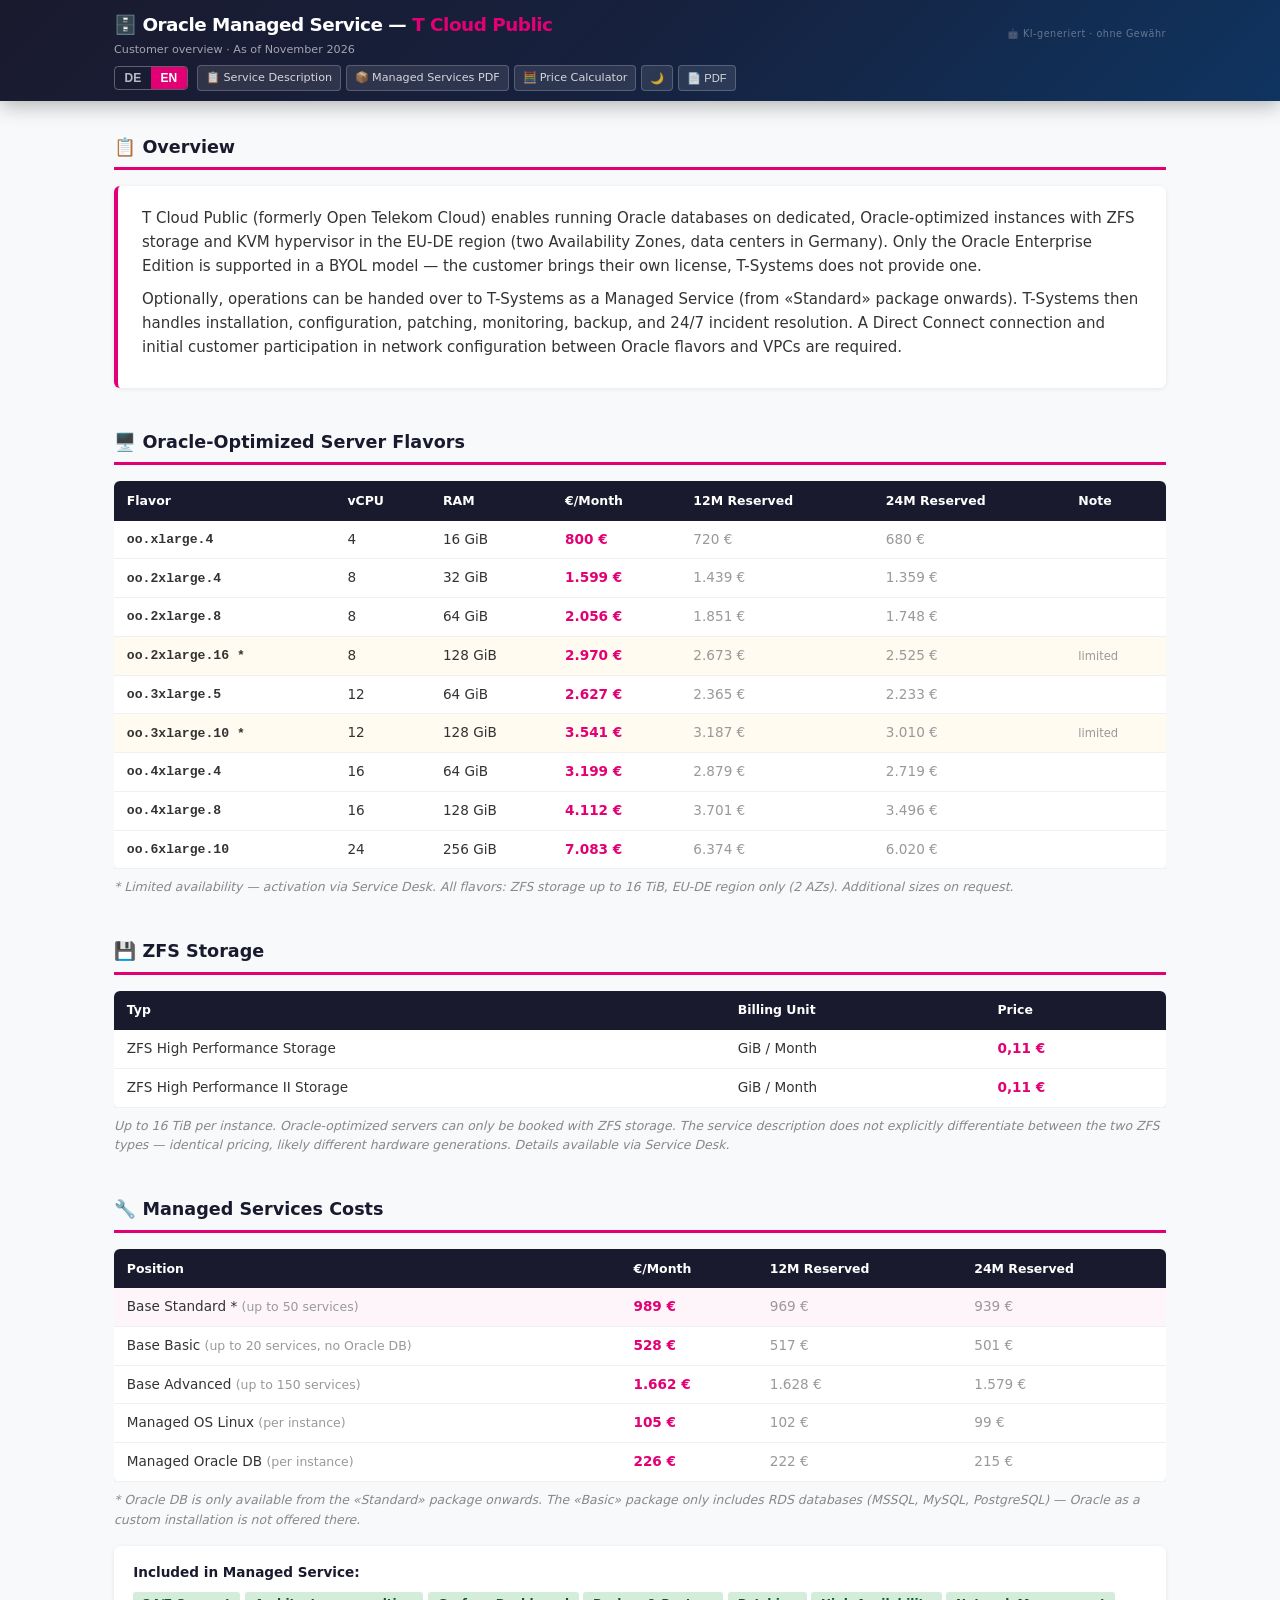
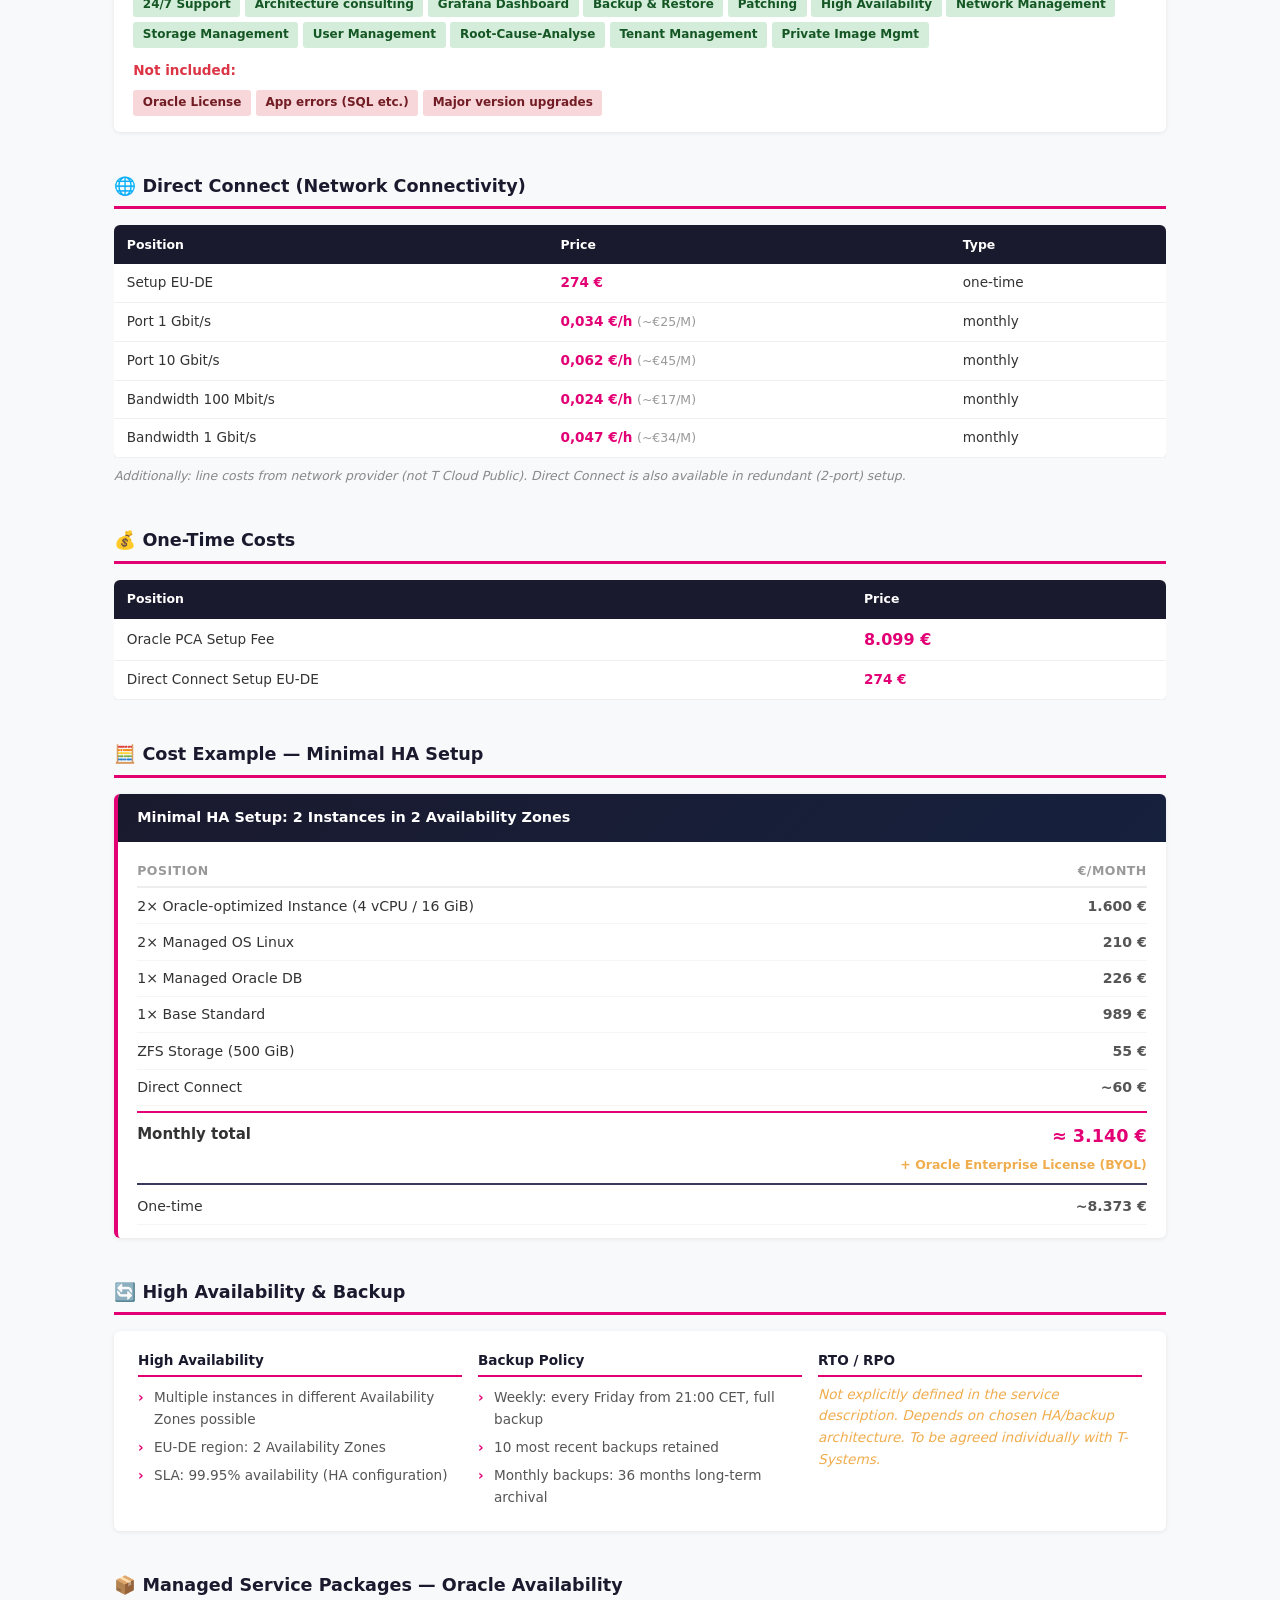
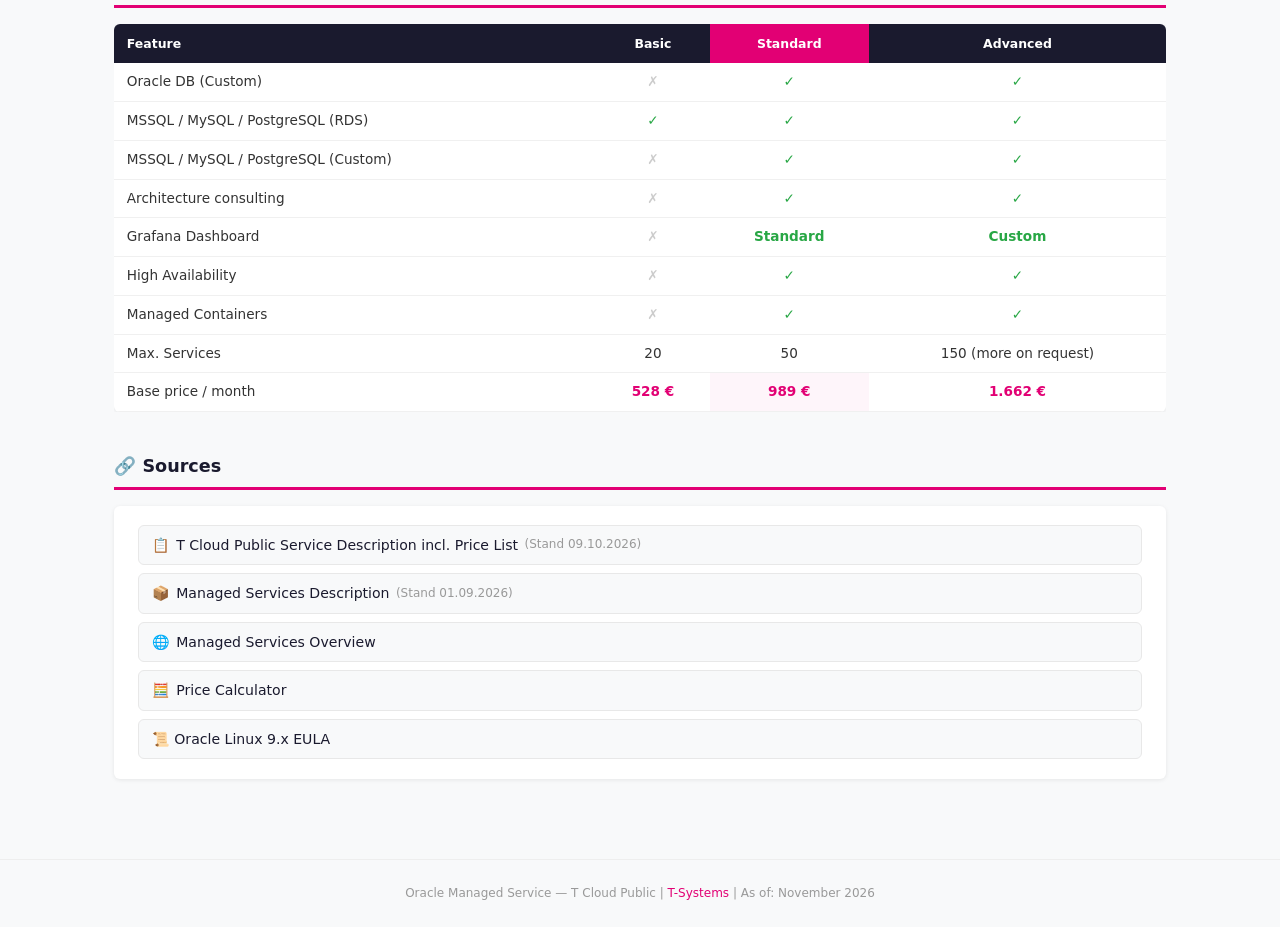
==== commit 2cee8ce8: "Verify all service statements against docs, release notes and roadmap - Review every entry (T Cloud " ====
--- a/oracle-managed/index.html
+++ b/oracle-managed/index.html
@@ -100,7 +100,7 @@
 <tbody>
 <tr class="row-highlight"><td>Base Standard * <span class="sub-info" data-de="(bis 50 Services)" data-en="(up to 50 services)">(bis 50 Services)</span></td><td class="price">989 €</td><td class="price dim">969 €</td><td class="price dim">939 €</td></tr>
 <tr><td>Base Basic <span class="sub-info" data-de="(bis 20 Services, kein Oracle DB)" data-en="(up to 20 services, no Oracle DB)">(bis 20 Services, kein Oracle DB)</span></td><td class="price">528 €</td><td class="price dim">517 €</td><td class="price dim">501 €</td></tr>
-<tr><td>Base Advanced <span class="sub-info" data-de="(unbegrenzt)" data-en="(unlimited)">(unbegrenzt)</span></td><td class="price">1.662 €</td><td class="price dim">1.628 €</td><td class="price dim">1.579 €</td></tr>
+<tr><td>Base Advanced <span class="sub-info" data-de="(bis 150 Services)" data-en="(up to 150 services)">(bis 150 Services)</span></td><td class="price">1.662 €</td><td class="price dim">1.628 €</td><td class="price dim">1.579 €</td></tr>
 <tr><td>Managed OS Linux <span class="sub-info" data-de="(pro Instanz)" data-en="(per instance)">(pro Instanz)</span></td><td class="price">105 €</td><td class="price dim">102 €</td><td class="price dim">99 €</td></tr>
 <tr><td>Managed Oracle DB <span class="sub-info" data-de="(pro Instanz)" data-en="(per instance)">(pro Instanz)</span></td><td class="price">226 €</td><td class="price dim">222 €</td><td class="price dim">215 €</td></tr>
 </tbody>
@@ -227,7 +227,7 @@
 <tr><td>Grafana Dashboard</td><td class="no">✗</td><td class="yes">Standard</td><td class="yes" data-de="Individuell" data-en="Custom">Individuell</td></tr>
 <tr><td data-de="Hochverfügbarkeit" data-en="High Availability">Hochverfügbarkeit</td><td class="no">✗</td><td class="yes">✓</td><td class="yes">✓</td></tr>
 <tr><td>Managed Containers</td><td class="no">✗</td><td class="yes">✓</td><td class="yes">✓</td></tr>
-<tr><td data-de="Max. Services" data-en="Max. Services">Max. Services</td><td>20</td><td>50</td><td data-de="unbegrenzt" data-en="unlimited">unbegrenzt</td></tr>
+<tr><td data-de="Max. Services" data-en="Max. Services">Max. Services</td><td>20</td><td>50</td><td data-de="150 (darüber individuell)" data-en="150 (more on request)">150 (darüber individuell)</td></tr>
 <tr><td data-de="Basispreis / Monat" data-en="Base price / month">Basispreis / Monat</td><td class="price">528 €</td><td class="price pkg-highlight">989 €</td><td class="price">1.662 €</td></tr>
 </tbody>
 </table>
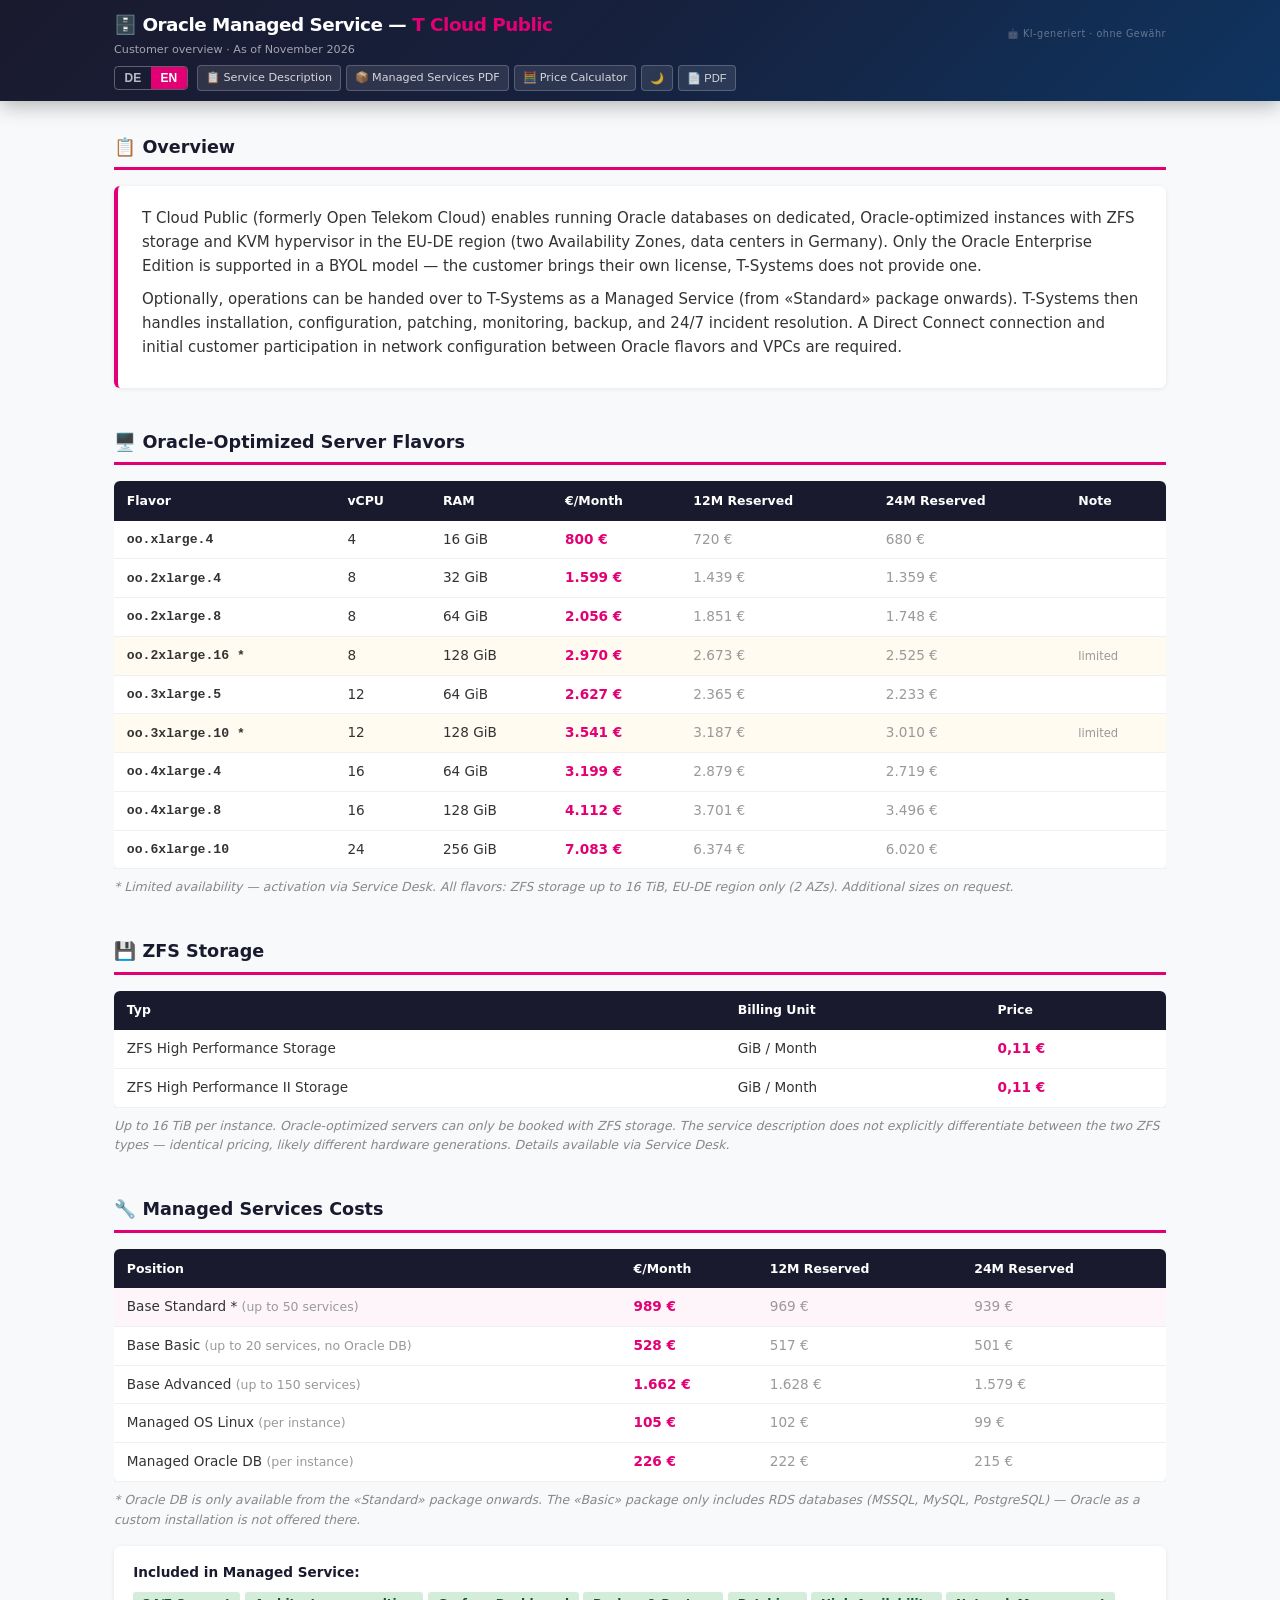
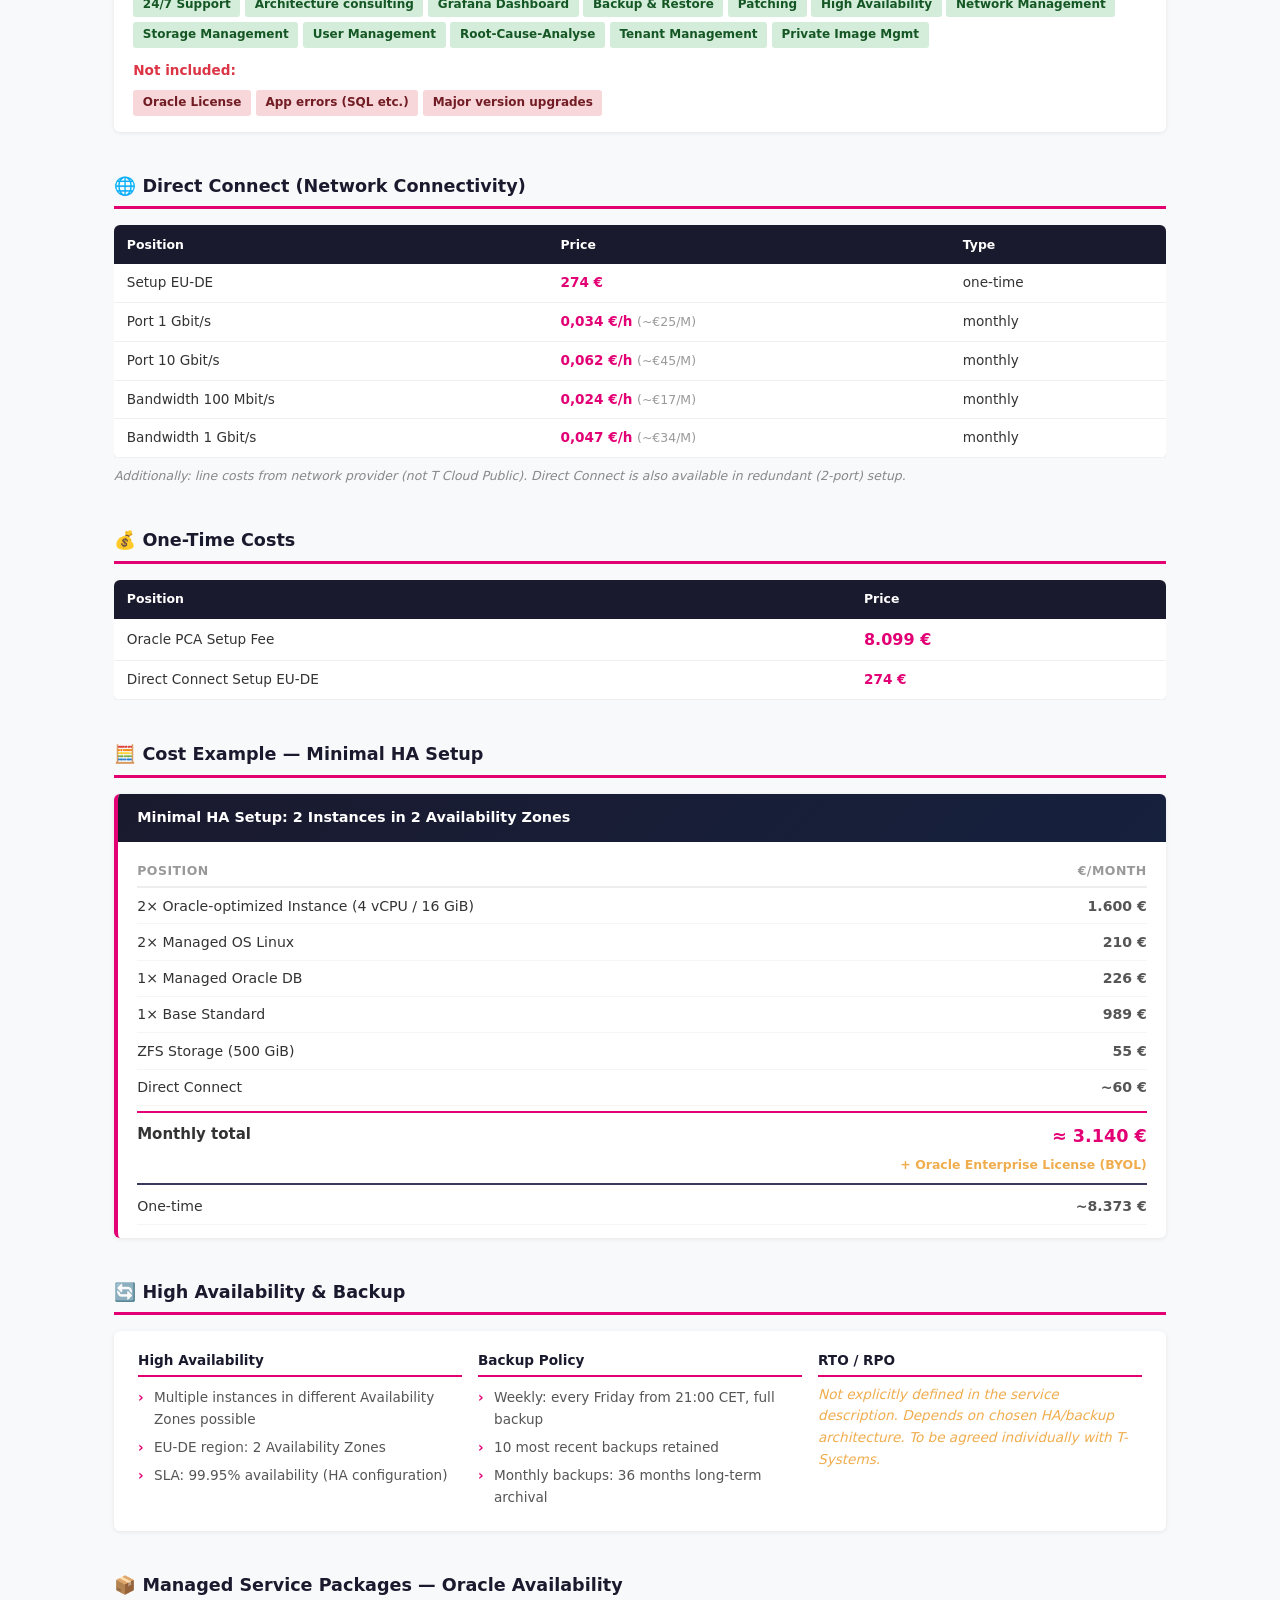
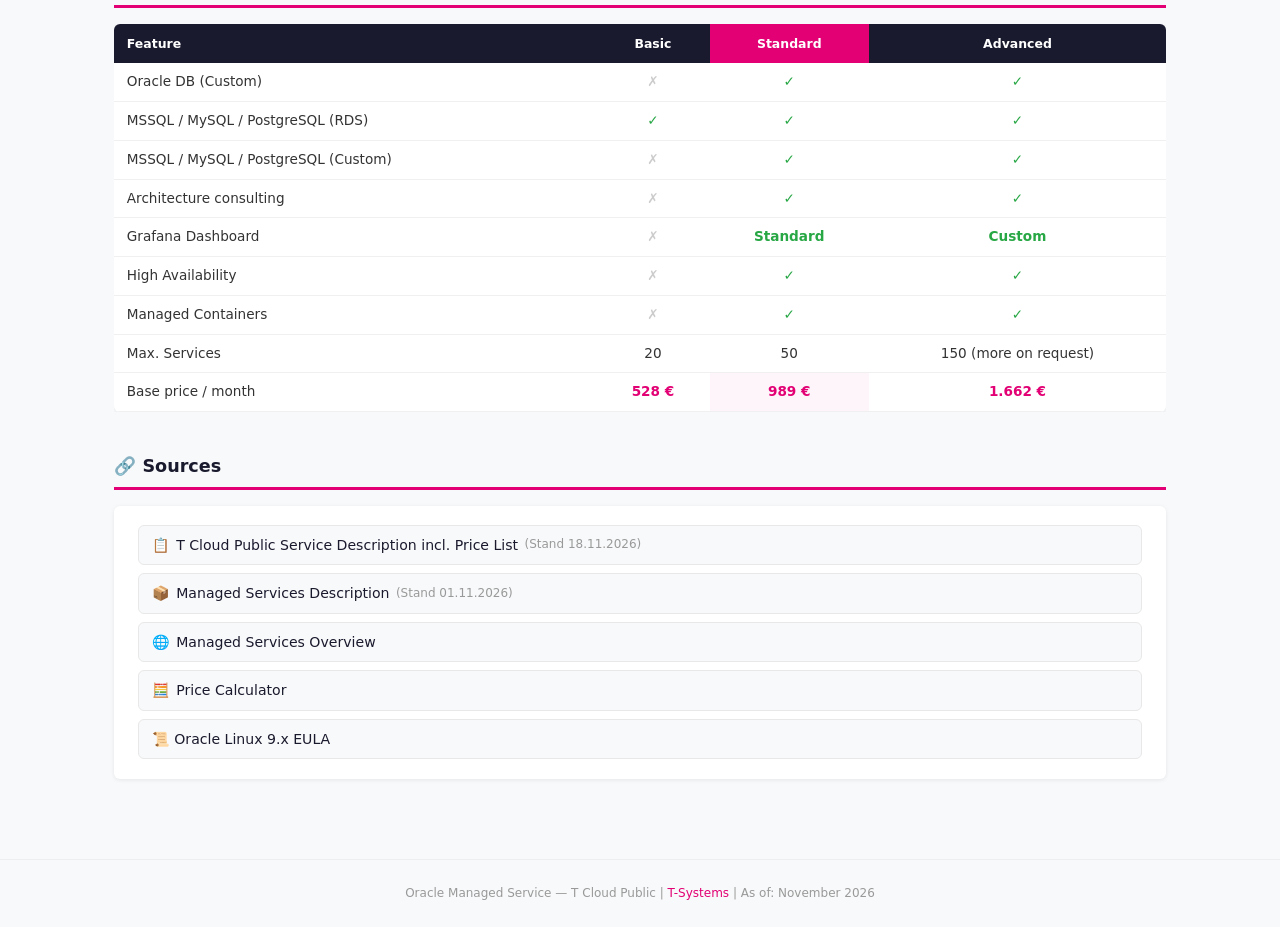
==== commit e2383c7c: "Refresh 2026-11-23: service description 18.11.2026, Managed Services 01.11.2026 - Physical c9/m9 now" ====
--- a/oracle-managed/index.html
+++ b/oracle-managed/index.html
@@ -4,6 +4,7 @@
 <meta charset="UTF-8">
 <meta name="viewport" content="width=device-width, initial-scale=1.0">
 <title>Oracle Managed Service — T Cloud Public</title>
+<link rel="icon" type="image/svg+xml" href="../favicon.svg">
 <link rel="stylesheet" href="../css/vars.css">
 <link rel="stylesheet" href="style.css">
 <script>
@@ -25,8 +26,8 @@
 <div class="header-right">
 <div class="lang-toggle"><button class="lang-btn active" onclick="setLang('de')">DE</button><button class="lang-btn" onclick="setLang('en')">EN</button></div>
 <div class="header-actions">
-<a class="h-btn" href="https://www.t-cloud-public.com/_Resources/Persistent/5/b/4/9/5b49ccec9ceef6d52f461deff50098200b81665f/t-cloud-public-servicedescription.pdf" target="_blank">📋 <span class="h-btn-label" data-de="Leistungsbeschreibung" data-en="Service Description">Leistungsbeschreibung</span></a>
-<a class="h-btn" href="https://www.t-cloud-public.com/_Resources/Persistent/e/9/f/6/e9f6d8d403779478ae843fee6fdec5c77738ef8b/managed-services-ueberblick.pdf" target="_blank">📦 <span class="h-btn-label" data-de="Managed Services PDF" data-en="Managed Services PDF">Managed Services PDF</span></a>
+<a class="h-btn" href="https://www.t-cloud-public.com/_Resources/Persistent/0/c/0/a/0c0af34c935193d93fa3f783514ecac6c50a206d/t-cloud-public-servicedescription.pdf" target="_blank">📋 <span class="h-btn-label" data-de="Leistungsbeschreibung" data-en="Service Description">Leistungsbeschreibung</span></a>
+<a class="h-btn" href="https://www.t-cloud-public.com/_Resources/Persistent/8/e/e/7/8ee7f8f775b056e25e2f0be8a6d0b285516e651a/managed-services-ueberblick.pdf" target="_blank">📦 <span class="h-btn-label" data-de="Managed Services PDF" data-en="Managed Services PDF">Managed Services PDF</span></a>
 <a class="h-btn" href="https://www.t-cloud-public.com/de/preise/preisrechner" target="_blank">🧮 <span class="h-btn-label" data-de="Preisrechner" data-en="Price Calculator">Preisrechner</span></a>
 <button class="h-btn" onclick="toggleDark()" id="btnDark">🌙</button>
 <button class="h-btn" onclick="exportPDF()">📄 <span class="h-btn-label">PDF</span></button>
@@ -239,8 +240,8 @@
 <h2 class="section-title"><span class="sec-icon">🔗</span> <span data-de="Quellen" data-en="Sources">Quellen</span></h2>
 <div class="info-card">
 <div class="source-list">
-<a href="https://www.t-cloud-public.com/_Resources/Persistent/5/b/4/9/5b49ccec9ceef6d52f461deff50098200b81665f/t-cloud-public-servicedescription.pdf" target="_blank" class="source-link">📋 <span data-de="T Cloud Public Leistungsbeschreibung inkl. Preisliste" data-en="T Cloud Public Service Description incl. Price List">T Cloud Public Leistungsbeschreibung inkl. Preisliste</span> <span class="src-date">(Stand 09.10.2026)</span></a>
-<a href="https://www.t-cloud-public.com/_Resources/Persistent/e/9/f/6/e9f6d8d403779478ae843fee6fdec5c77738ef8b/managed-services-ueberblick.pdf" target="_blank" class="source-link">📦 <span data-de="Managed Services Leistungsbeschreibung" data-en="Managed Services Description">Managed Services Leistungsbeschreibung</span> <span class="src-date">(Stand 01.09.2026)</span></a>
+<a href="https://www.t-cloud-public.com/_Resources/Persistent/0/c/0/a/0c0af34c935193d93fa3f783514ecac6c50a206d/t-cloud-public-servicedescription.pdf" target="_blank" class="source-link">📋 <span data-de="T Cloud Public Leistungsbeschreibung inkl. Preisliste" data-en="T Cloud Public Service Description incl. Price List">T Cloud Public Leistungsbeschreibung inkl. Preisliste</span> <span class="src-date">(Stand 18.11.2026)</span></a>
+<a href="https://www.t-cloud-public.com/_Resources/Persistent/8/e/e/7/8ee7f8f775b056e25e2f0be8a6d0b285516e651a/managed-services-ueberblick.pdf" target="_blank" class="source-link">📦 <span data-de="Managed Services Leistungsbeschreibung" data-en="Managed Services Description">Managed Services Leistungsbeschreibung</span> <span class="src-date">(Stand 01.11.2026)</span></a>
 <a href="https://www.t-cloud-public.com/de/produkte-services/managed-services" target="_blank" class="source-link">🌐 <span data-de="Managed Services Übersicht" data-en="Managed Services Overview">Managed Services Übersicht</span></a>
 <a href="https://www.t-cloud-public.com/de/preise/preisrechner" target="_blank" class="source-link">🧮 <span data-de="Preisrechner" data-en="Price Calculator">Preisrechner</span></a>
 <a href="https://oss.oracle.com/ol9/EULA" target="_blank" class="source-link">📜 Oracle Linux 9.x EULA</a>
